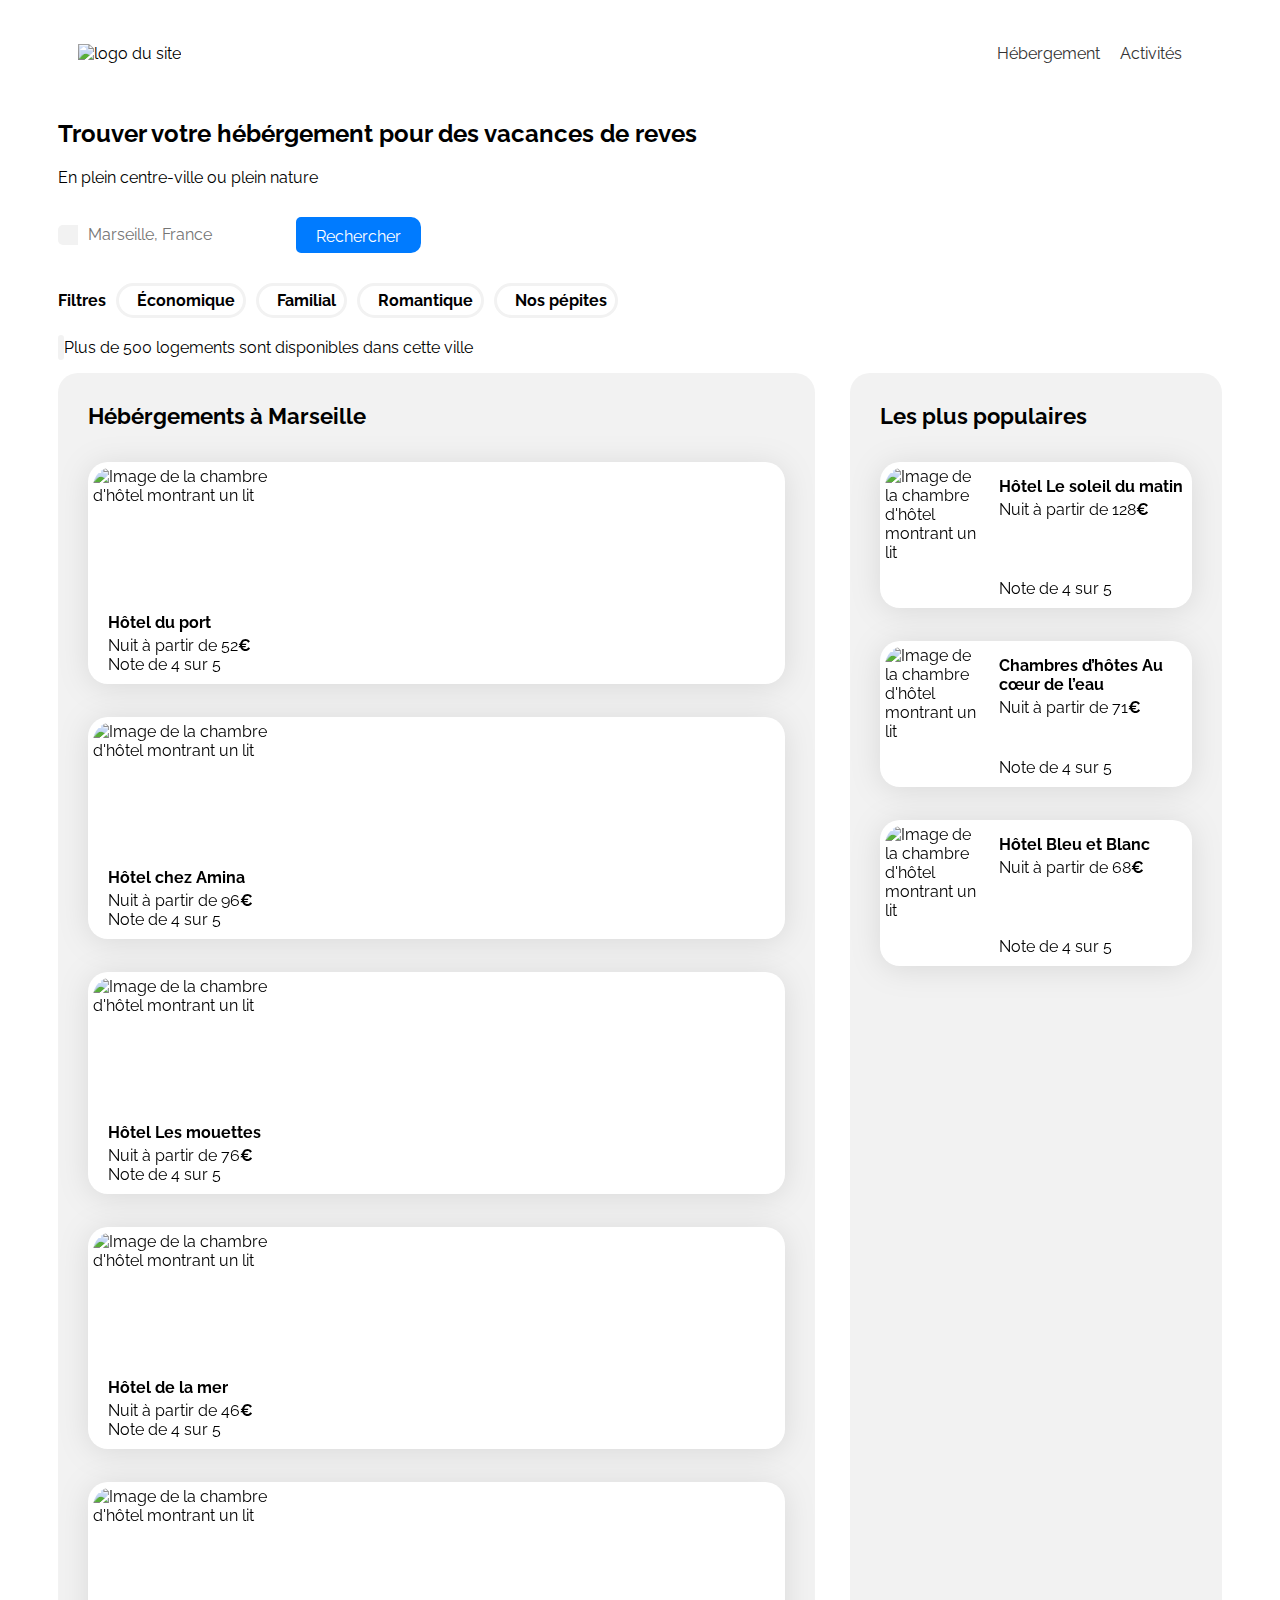
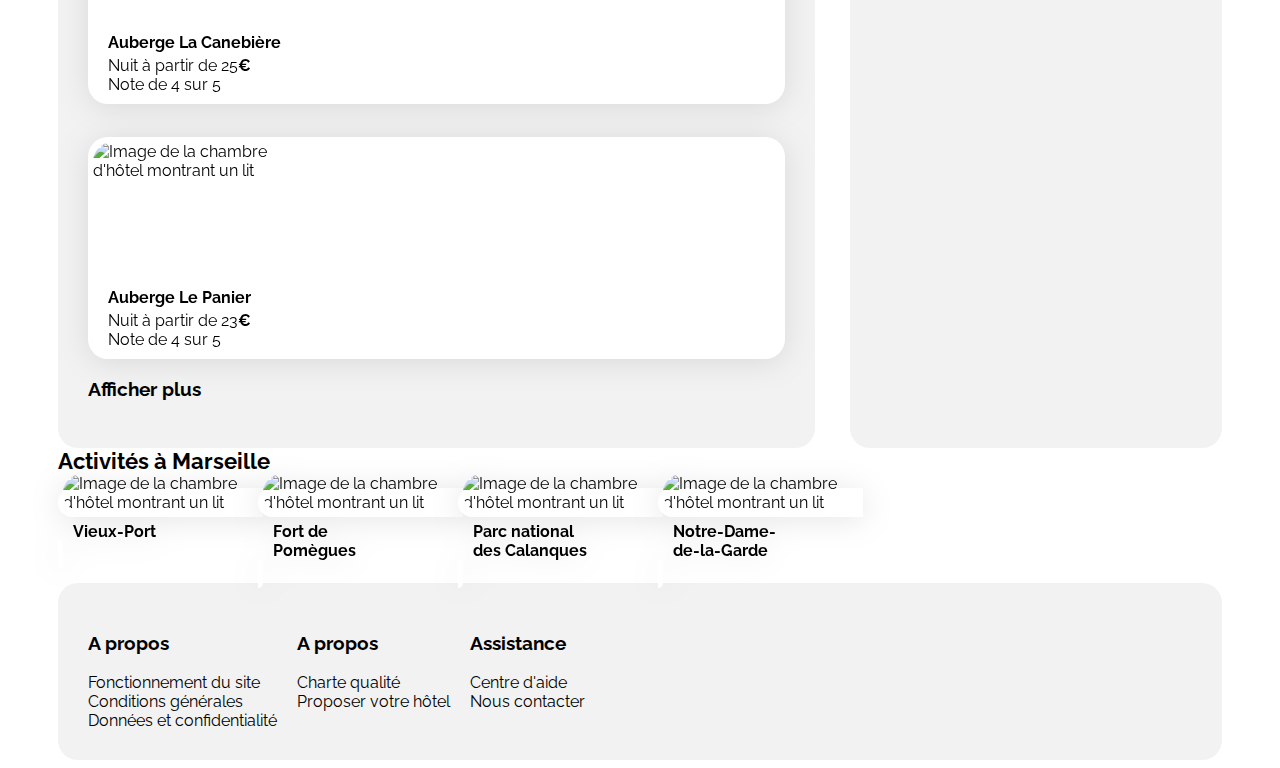
==== booki-starter-code-master/index.html @ f2e7e071 "news modifs" ====
<!DOCTYPE html>
<html lang="fr">

<head>
    <meta charset="UTF-8">
    <meta name="viewport" content="width=device-width, initial-scale=1.0">
    <title>Booki</title>
    <link rel="preconnect" href="https://fonts.googleapis.com">
    <link rel="preconnect" href="https://fonts.gstatic.com" crossorigin>
    <link href="https://fonts.googleapis.com/css2?family=Raleway:wght@400;500;700&display=swap" rel="stylesheet">
    <link rel="stylesheet" href="https://cdnjs.cloudflare.com/ajax/libs/font-awesome/6.2.1/css/all.min.css" integrity="sha512-MV7K8+y+gLIBoVD59lQIYicR65iaqukzvf/nwasF0nqhPay5w/9lJmVM2hMDcnK1OnMGCdVK+iQrJ7lzPJQd1w==" crossorigin="anonymous" referrerpolicy="no-referrer"/>
    <link rel="stylesheet" href="./css/style.css">
</head>

<body>
    <div class="main-container">
        <header>
            <div class="logo">
                <img src="images/logo/Booki.png" alt="logo du site">
            </div>
            <nav>
                <ul class="menu">
                    <li><a href="#">Hébergement</a></li>
                    <li><a href="#">Activités</a></li>
                </ul>
            </nav>
        </header>
        <div> 
            <section class="texte">
                <h2>Trouver votre hébérgement pour des vacances de reves</h2>
                <p>En plein centre-ville ou plein nature</p>
                <div class="search-bar">
                    <div class="search-icon">
                        <i class="fa-solid fa-location-dot"></i>
                    </div>
                    <input type="text" placeholder="Marseille, France" class="search-input">
                    <button class="search-button">Rechercher</button>
                </div>
                <div class="filter-bar">
                    <div>
                        <b>Filtres</b>
                    </div>
                    <div class="filter-option">
                        <span class="filter-icon"><i class="fa-solid fa-money-bill-wave"></i></span>
                        <span class="filter-label">Économique</span>
                    </div>
                    <div class="filter-option">
                        <span class="filter-icon"><i class="fa-solid fa-female"></i></span>
                        <span class="filter-label">Familial</span>
                    </div>
                    <div class="filter-option">
                        <span class="filter-icon"><i class="fa-solid fa-heart"></i></span>
                        <span class="filter-label">Romantique</span>
                    </div>
                    <div class="filter-option">
                        <span class="filter-icon"><i class="fa-solid fa-fire"></i></span>
                        <span class="filter-label">Nos pépites</span>
                    </div>
                </div>
                <div class="texte-information">
                    <p><i class="fa-solid fa-circle-info"></i>
                   Plus de 500 logements sont disponibles dans cette ville</p>
                </div>  
            </section>
        </div>
        <main>
            <div class="hebergements-and-populaires">
                <section class="hebergements">
                    <div class="hebergements-title">
                        <h2 class="section-title">Hébérgements à Marseille</h2>
                    </div>
                    <div class="hebergement-cards">
                        <a href="#">
                            <article class="card">
                                <img src="./images/hebergements/fred-kleber.jpg" alt="Image de la chambre d'hôtel montrant un lit">
                                <div class="card-content">
                                    <div class="card-txt">
                                        <h3 class="card-title">Hôtel du port</h3>
                                        <p class="card-subtitle">Nuit à partir de 52<span class="euro">€</span></p>
                                    </div>
                                    <div class="card-rating">
                                        <i class="fa-xs fa-solid fa-star" aria-hidden="true"></i>
                                        <i class="fa-xs fa-solid fa-star" aria-hidden="true"></i>
                                        <i class="fa-xs fa-solid fa-star" aria-hidden="true"></i>
                                        <i class="fa-xs fa-solid fa-star" aria-hidden="true"></i>
                                        <i class="fa-xs fa-solid fa-star neutral-star" aria-hidden="true"></i>
                                        <span class="sr-only">Note de 4 sur 5</span>
                                    </div>
                                </div>
                            </article>
                        </a>
                        <a href="#">
                            <article class="card">
                                <img src="./images/hebergements/febrian-zakaria.jpg" alt="Image de la chambre d'hôtel montrant un lit">
                                <div class="card-content">
                                    <div class="card-txt">
                                        <h3 class="card-title">Hôtel chez Amina</h3>
                                        <p class="card-subtitle">Nuit à partir de 96<span class="euro">€</span></p>
                                    </div>
                                    <div class="card-rating">
                                        <i class="fa-xs fa-solid fa-star" aria-hidden="true"></i>
                                        <i class="fa-xs fa-solid fa-star" aria-hidden="true"></i>
                                        <i class="fa-xs fa-solid fa-star" aria-hidden="true"></i>
                                        <i class="fa-xs fa-solid fa-star" aria-hidden="true"></i>
                                        <i class="fa-xs fa-solid fa-star neutral-star" aria-hidden="true"></i>
                                        <span class="sr-only">Note de 4 sur 5</span>
                                    </div>
                                </div>
                            </article>
                        </a>
                        <a href="#">
                            <article class="card">
                                <img src="./images/hebergements/reisetopia.jpg" alt="Image de la chambre d'hôtel montrant un lit">
                                <div class="card-content">
                                    <div class="card-txt">
                                        <h3 class="card-title">Hôtel Les mouettes</h3>
                                        <p class="card-subtitle">Nuit à partir de 76<span class="euro">€</span></p>
                                    </div>
                                    <div class="card-rating">
                                        <i class="fa-xs fa-solid fa-star" aria-hidden="true"></i>
                                        <i class="fa-xs fa-solid fa-star" aria-hidden="true"></i>
                                        <i class="fa-xs fa-solid fa-star" aria-hidden="true"></i>
                                        <i class="fa-xs fa-solid fa-star" aria-hidden="true"></i>
                                        <i class="fa-xs fa-solid fa-star neutral-star" aria-hidden="true"></i>
                                        <span class="sr-only">Note de 4 sur 5</span>
                                    </div>
                                </div>
                            </article>
                        </a>
                        <a href="#">
                            <article class="card">
                                <img src="./images/hebergements/annie-spratt.jpg" alt="Image de la chambre d'hôtel montrant un lit">
                                <div class="card-content">
                                    <div class="card-txt">
                                        <h3 class="card-title">Hôtel de la mer</h3>
                                        <p class="card-subtitle">Nuit à partir de 46<span class="euro">€</span></p>
                                    </div>
                                    <div class="card-rating">
                                        <i class="fa-xs fa-solid fa-star" aria-hidden="true"></i>
                                        <i class="fa-xs fa-solid fa-star" aria-hidden="true"></i>
                                        <i class="fa-xs fa-solid fa-star" aria-hidden="true"></i>
                                        <i class="fa-xs fa-solid fa-star" aria-hidden="true"></i>
                                        <i class="fa-xs fa-solid fa-star neutral-star" aria-hidden="true"></i>
                                        <span class="sr-only">Note de 4 sur 5</span>
                                    </div>
                                </div>
                            </article>
                        </a>
                        <a href="#">
                            <article class="card">
                                <img src="./images/hebergements/marcus-loke.jpg" alt="Image de la chambre d'hôtel montrant un lit">
                                <div class="card-content">
                                    <div class="card-txt">
                                        <h3 class="card-title">Auberge La Canebière</h3>
                                        <p class="card-subtitle">Nuit à partir de 25<span class="euro">€</span></p>
                                    </div>
                                    <div class="card-rating">
                                        <i class="fa-xs fa-solid fa-star" aria-hidden="true"></i>
                                        <i class="fa-xs fa-solid fa-star" aria-hidden="true"></i>
                                        <i class="fa-xs fa-solid fa-star" aria-hidden="true"></i>
                                        <i class="fa-xs fa-solid fa-star" aria-hidden="true"></i>
                                        <i class="fa-xs fa-solid fa-star neutral-star" aria-hidden="true"></i>
                                        <span class="sr-only">Note de 4 sur 5</span>
                                    </div>
                                </div>
                            </article>
                        </a>
                        <a href="#">
                            <article class="card">
                                <img src="./images/hebergements/nicate-lee.jpg" alt="Image de la chambre d'hôtel montrant un lit">
                                <div class="card-content">
                                    <div class="card-txt">
                                        <h3 class="card-title">Auberge Le Panier</h3>
                                        <p class="card-subtitle">Nuit à partir de 23<span class="euro">€</span></p>
                                    </div>
                                    <div class="card-rating">
                                        <i class="fa-xs fa-solid fa-star" aria-hidden="true"></i>
                                        <i class="fa-xs fa-solid fa-star" aria-hidden="true"></i>
                                        <i class="fa-xs fa-solid fa-star" aria-hidden="true"></i>
                                        <i class="fa-xs fa-solid fa-star" aria-hidden="true"></i>
                                        <i class="fa-xs fa-solid fa-star neutral-star" aria-hidden="true"></i>
                                        <span class="sr-only">Note de 4 sur 5</span>
                                    </div>
                                </div>
                            </article>
                        </a>
                    </div>
                    <div class="hebergements-title">
                        <h3>Afficher plus</h3>
                    </div>

                </section>
                <section class="populaires">
                    <div class="populaires-title">
                        <h2 class="section-title">Les plus populaires</h2>
                        <i class="fa-solid fa-chart-line" aria-hidden="true"></i>
                    </div>
                    <div class="populaires-cards">
                        <a href="#">
                            <article class="card">
                                <img src="./images/hebergements/emile-guillemot.jpg" alt="Image de la chambre d'hôtel montrant un lit">
                                <div class="card-content">
                                    <div class="card-txt">
                                        <h3 class="card-title">Hôtel Le soleil du matin</h3>
                                        <p class="card-subtitle">Nuit à partir de 128<span class="euro">€</span></p>
                                    </div>
                                    <div class="card-rating">
                                        <i class="fa-xs fa-solid fa-star" aria-hidden="true"></i>
                                        <i class="fa-xs fa-solid fa-star" aria-hidden="true"></i>
                                        <i class="fa-xs fa-solid fa-star" aria-hidden="true"></i>
                                        <i class="fa-xs fa-solid fa-star" aria-hidden="true"></i>
                                        <i class="fa-xs fa-solid fa-star neutral-star" aria-hidden="true"></i>
                                        <span class="sr-only">Note de 4 sur 5</span>
                                    </div>
                                </div>
                            </article>
                        </a>
                        <a href="#">
                            <article class="card">
                                <img src="./images/hebergements/aw-creative.jpg" alt="Image de la chambre d'hôtel montrant un lit">
                                <div class="card-content">
                                    <div class="card-txt">
                                        <h3 class="card-title">Chambres d’hôtes Au cœur de l’eau</h3>
                                        <p class="card-subtitle">Nuit à partir de 71<span class="euro">€</span></p>
                                    </div>
                                    <div class="card-rating">
                                        <i class="fa-xs fa-solid fa-star" aria-hidden="true"></i>
                                        <i class="fa-xs fa-solid fa-star" aria-hidden="true"></i>
                                        <i class="fa-xs fa-solid fa-star" aria-hidden="true"></i>
                                        <i class="fa-xs fa-solid fa-star" aria-hidden="true"></i>
                                        <i class="fa-xs fa-solid fa-star neutral-star" aria-hidden="true"></i>
                                        <span class="sr-only">Note de 4 sur 5</span>
                                    </div>
                                </div>
                            </article>
                        </a>
                        <a href="#">
                            <article class="card">
                                <img src="./images/hebergements/febrian-zakaria2.jpg" alt="Image de la chambre d'hôtel montrant un lit">
                                <div class="card-content">
                                    <div class="card-txt">
                                        <h3 class="card-title">Hôtel Bleu et Blanc</h3>
                                        <p class="card-subtitle">Nuit à partir de 68<span class="euro">€</span></p>
                                    </div>
                                    <div class="card-rating">
                                        <i class="fa-xs fa-solid fa-star" aria-hidden="true"></i>
                                        <i class="fa-xs fa-solid fa-star" aria-hidden="true"></i>
                                        <i class="fa-xs fa-solid fa-star" aria-hidden="true"></i>
                                        <i class="fa-xs fa-solid fa-star" aria-hidden="true"></i>
                                        <i class="fa-xs fa-solid fa-star neutral-star" aria-hidden="true"></i>
                                        <span class="sr-only">Note de 4 sur 5</span>
                                    </div>
                                </div>
                            </article>
                        </a>
                    </div>
                </section>
            </div>
            <div class="activites">
                <div class="activites-title">
                    <h2 class="section-title">Activités à Marseille</h2>
                </div>
                <div class="activites-cards">
                    <a href="#">
                        <article class="card">
                            <img src="./images/activites/reno-laithienne.jpg" alt="Image de la chambre d'hôtel montrant un lit">
                            <div class="card-content">
                                <div class="card-txt">
                                    <h3 class="card-title">Vieux-Port</h3>
                                </div>
                            </div>
                        </article>
                    </a>
                    <a href="#">
                        <article class="card">
                            <img src="./images/activites/paul-hermann.jpg" alt="Image de la chambre d'hôtel montrant un lit">
                            <div class="card-content">
                                <div class="card-txt">
                                    <h3 class="card-title">Fort de Pomègues</h3>
                                </div>
                            </div>
                        </article>
                    </a>
                    <a href="#">
                        <article class="card">
                            <img src="./images/activites/kilyan-sockalingum.jpg" alt="Image de la chambre d'hôtel montrant un lit">
                            <div class="card-content">
                                <div class="card-txt">
                                    <h3 class="card-title">Parc national des Calanques</h3>
                                </div>
                            </div>
                        </article>
                    </a>
                    <a href="#">
                        <article class="card">
                            <img src="./images/activites/florian-wehde.jpg" alt="Image de la chambre d'hôtel montrant un lit">
                            <div class="card-content">
                                <div class="card-txt">
                                    <h3 class="card-title">Notre-Dame-de-la-Garde</h3>
                                </div>
                            </div>
                        </article>
                    </a>
                </div>
            </div>
        </main>
        <footer>
            <div class="fondgris">
                <div class="premierbloc">
                    <h3>A propos</h3>
                    <div><a href="#">Fonctionnement du site</a></div>
                    <div><a href="#">Conditions générales</a></div>
                    <div><a href="#">Données et confidentialité</a></div>
                </div>
                <div class="Nos hébérgements">
                    <h3>A propos</h3>
                    <div><a href="#">Charte qualité</a></div>
                    <div><a href="#">Proposer votre hôtel</a></div>
                </div>
                <div class="troisiemebloc">
                    <h3>Assistance</h3>
                    <div><a href="#">Centre d'aide</a></div>
                    <div><a href="#">Nous contacter</a></div>
                </div>
            </div>
        </footer>
    </div>
</body>

</html>
---- booki-starter-code-master/css/style.css ----
/****** General ***********/
* {
    font-family: 'Raleway', sans-serif;

}

:root {
    --main-color: #0065FC;
    --main-bg-color: #F2F2F2;
    --filter-bg-color: #DEEBFF;
}




header {
    background-color: #fff; /* Couleur de fond de l'en-tête */
    display: flex;
    justify-content: space-between; /* Place le logo à gauche et le menu à droite */
    align-items: center;
    padding: 20px;
}

.logo img {
    max-height: 20px; /* Ajustez la taille du logo selon vos besoins */
}

nav ul.menu {
    list-style: none;
    display: flex; /* Affiche les éléments du menu sur la même ligne */
}

nav ul.menu li {
    margin-right: 20px; /* Espacement entre les éléments du menu */
}

nav ul.menu li a {
    text-decoration: none;
    color: #333; /* Couleur du texte du menu */
    position: relative;
}

nav ul.menu li a:hover {
    color: #007bff; /* Couleur au survol */
    border-top-style: solid; /* Barre au survol */
   
}




/* Styles pour la barre de recherche */
.search-bar {
    display: flex;
    align-items: center;
    margin: 20px 0;
    border-radius: 5px;

}

.search-icon {
    background-color: #f2f2f2; /* Fond noir pour l'icône de localisation */
    padding: 10px;
    border-radius: 5px 0 0 5px; /* Coins arrondis à gauche */
}


.search-input {
    border: none;
    padding: 10px;
    font-size: 16px;
    border-radius: 0;
    outline: none;
    height: 36px; /* Ajustement de la hauteur */
}

.search-button {
    background-color: #007bff; /* Fond bleu pour le bouton "Rechercher" */
    color: #fff;
    border: none;
    padding: 10px 20px;
    font-size: 16px;
    border-radius: 5px 10px 10px 5px; /* Coins arrondis à droite */
    cursor: pointer;
    height: 36px; /* Ajustement de la hauteur */
}

/* Style pour le bouton "Rechercher" au survol */
.search-button:hover {
    background-color: #0056b3; /* Fond bleu plus sombre au survol */
}

/* Styles pour la barre de filtre */
.filter-bar {
    display: flex;
    align-items:center;
    margin: 20px 0;
    gap: 10px;
}

.filter-option {
    display: flex;
    border-style: solid;
    border-color: #F2F2F2;
    padding: 5px 8px;
    border-radius: 20px;
    cursor: pointer;
    font-weight:bold;
}

.filter-option:hover {
    background-color: #DEEBFF; /* Couleur bleu-gris au survol */
}

.filter-icon {
    margin-right: 5px;
    color: #0065FC;
}

/* Style des icônes */
.filter-icon i {
    font-size: 16px;
}

.filter-label {
    font-size: 16px;
    margin-left: 5px; /* Espace entre l'icône et le texte */
}

/*Style texte d'info */

.texte-information i {
    color: #0065FC;
    border-style: solid;
    border-radius: 15px;
    border-color: #f2f2f2;
}

.main-container {
    width: 100%;
    max-width: 1440px;
    padding: 0 50px;
    box-sizing: border-box;
}

a {
    color: inherit;
    text-decoration: none;
}

.section-title {
    margin: 0;
    font-size: 22px;
}

.card {
    background-color: white;
    border-radius: 20px;
    padding: 5px;
    filter: drop-shadow(0px 3px 15px rgba(0, 0, 0, 0.1));
}

.card img {
    object-fit: cover;
}

.card-title {
    font-size: 16px;
}

.euro {
    font-weight: 700;
}

.neutral-star {
    color: var(--main-bg-color)
}

/****** Hebergements And Populaires ***********/
.hebergements-and-populaires {
    display: flex;
    justify-content: space-between;
}

.hebergements-and-populaires section {
    background-color: var(--main-bg-color);
    border-radius: 20px;
    padding: 30px;
    box-sizing: border-box;
}

/****** Hebergements ***********/
.hebergements {
    width: 65%;
    
}

.hebergement-title {
    display: flex;
    flex-direction: column;
    justify-content: space-between;
    align-items: center;
}

.hebergement-cards .card {
    display: flex;
    flex-direction: column;
    margin-top: 33px;
}

.hebergement-cards img {
    width: 33%;
    height: 136px;
    border-top-left-radius: 20px;
    border-bottom-left-radius: 20px;
}

.hebergement-cards .card-content {
    width: 67%;
    padding-left: 15px;
    display: flex;
    flex-direction: column;
    justify-content: space-between;
    box-sizing: border-box;
}

.hebergement-cards .card-title {
    margin-top: 10px;
    margin-bottom: 4px;
}

.hebergement-cards .card-subtitle {
    margin: 0;
}

.hebergement-cards .card-rating {
    margin-bottom: 5px;
}    

/****** Populaires ***********/
.populaires {
    width: 32%;
}

.populaires-title {
    display: flex;
    justify-content: space-between;
    align-items: center;
}

.populaires-cards .card {
    display: flex;
    margin-top: 33px;
}

.populaires-cards img {
    width: 33%;
    height: 136px;
    border-top-left-radius: 20px;
    border-bottom-left-radius: 20px;
}

.populaires-cards .card-content {
    width: 67%;
    padding-left: 15px;
    display: flex;
    flex-direction: column;
    justify-content: space-between;
    box-sizing: border-box;
}

.populaires-cards .card-title {
    margin-top: 10px;
    margin-bottom: 4px;
}

.populaires-cards .card-subtitle {
    margin: 0;
}

.populaires-cards .card-rating {
    margin-bottom: 5px;
}


/****** Activités ***********/

.activites {
    width: 32%;
}

.activites-title {
    display: flex;
    justify-content: space-between;
    align-items: center;
}

.activites-cards {
    display: grid;
    grid-template-columns: 200px 200px 200px 200px;
}

.activites-cards .card {
    display: inline;
    margin-top: 33px;
}

.activites-cards img {
    width: 33%;
    height: 136px;
    border-top-left-radius: 20px;
    border-bottom-left-radius: 20px;
}

.activites-cards .card-content {
    width: 67%;
    padding-left: 15px;
    display: flex;
    flex-direction: column;
    justify-content: space-between;
    box-sizing: border-box;
}

.activites-cards .card-title {
    margin-top: 10px;
    margin-bottom: 4px;
}

.activites-cards .card-subtitle {
    margin: 0;
}

.activites-cards .card-rating {
    margin-bottom: 5px;
}




/****** Footer ***********/

.fondgris {
    display: flex;
    justify-content: flex-start;
    background-color: var(--main-bg-color);
    border-radius: 20px;
    padding: 30px;
    box-sizing: border-box;
    gap: 20px;
}


/* Le code ci-dessous correspond à la version responsive uniquement */

/****** Media queries ***********/
/* Medium devices (tablets, less/equal than 1024px) */
@media (max-width: 1024px) {
    .hebergements-and-populaires {
        flex-direction: column;
    }

    .hebergements {
        width: 100%;
    }

    .populaires {
        width: 100%;
        margin-top: 50px;
    }

    .populaires-cards {
        display: flex;
        flex-direction: row;
        justify-content: space-between;
    }

    .populaires-cards a {
        width: 30%;
    }

    .populaires-cards .card-title {
        font-size: 14px;
    }

    .populaires-cards .card-subtitle {
        font-size: 13px;
    }
}

/* Small devices (phones, less than 768px) */
@media (max-width: 767.98px) {
    /* ... */
}
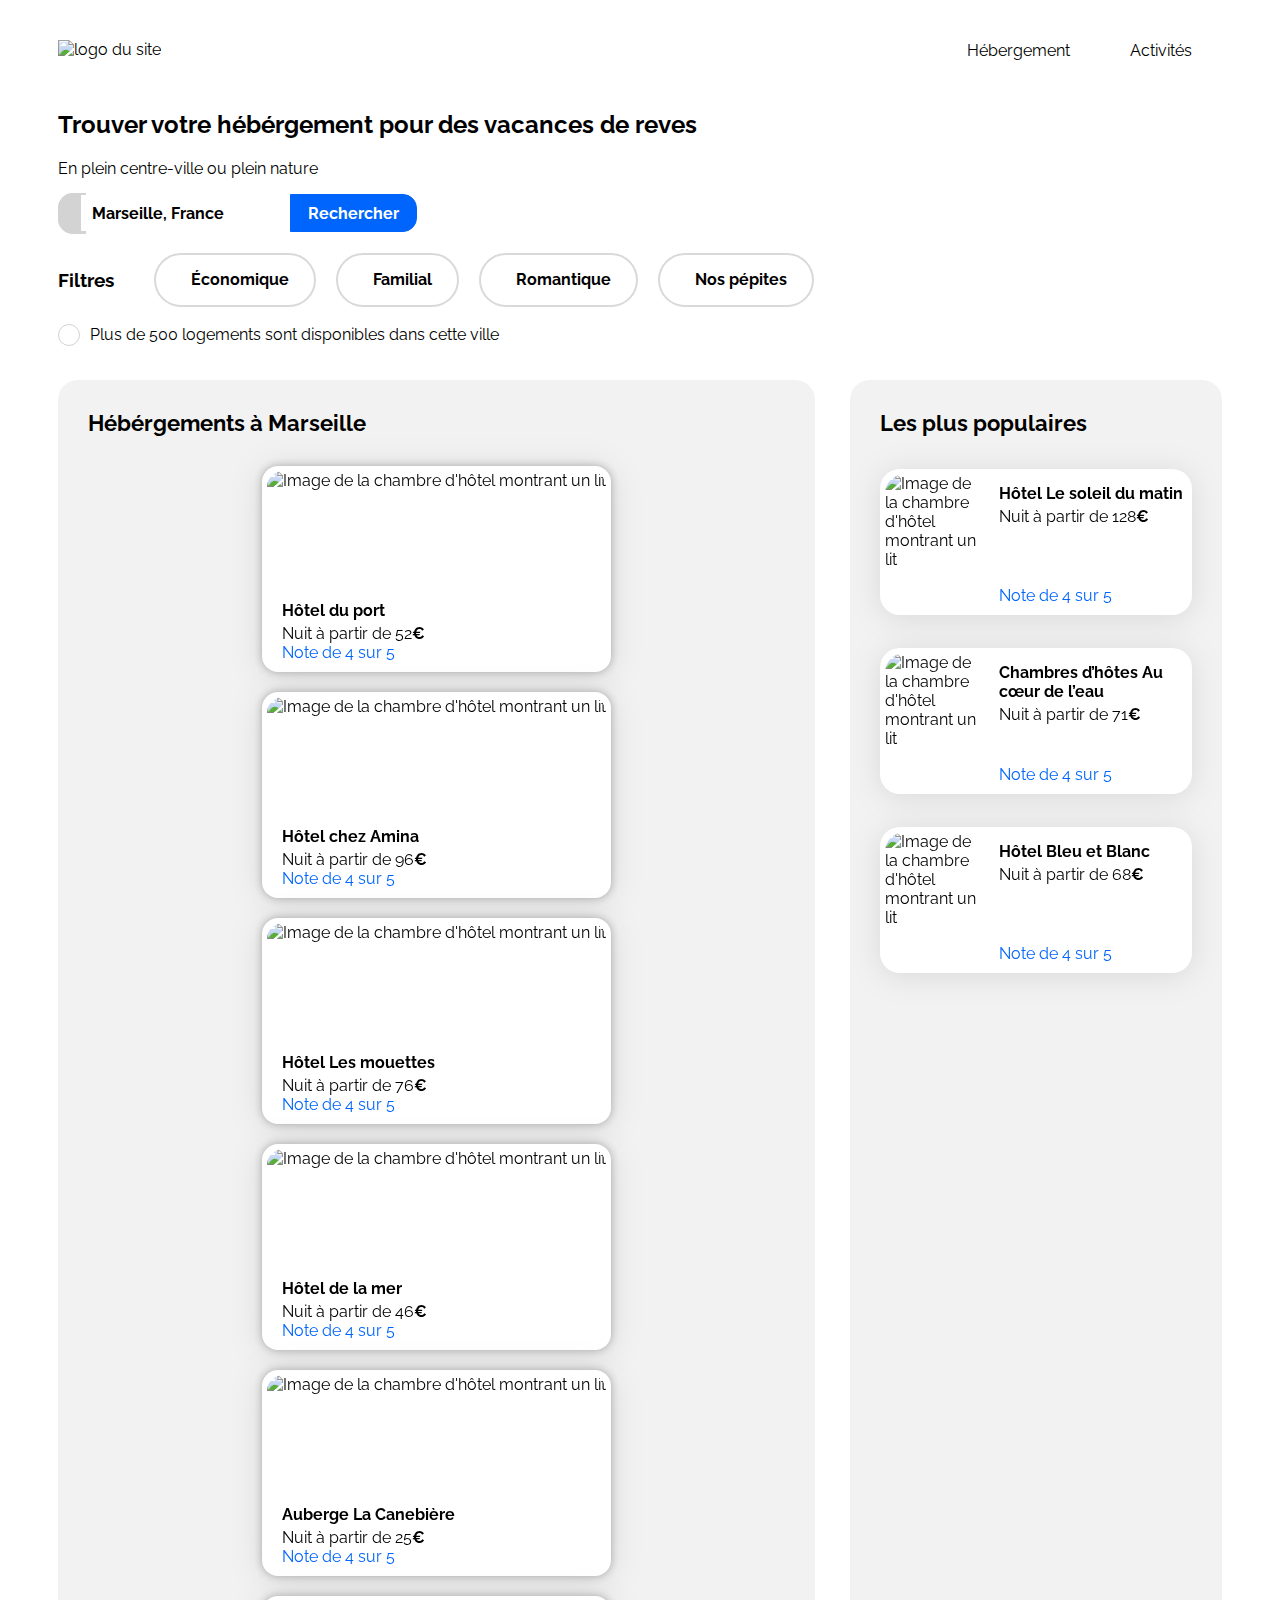
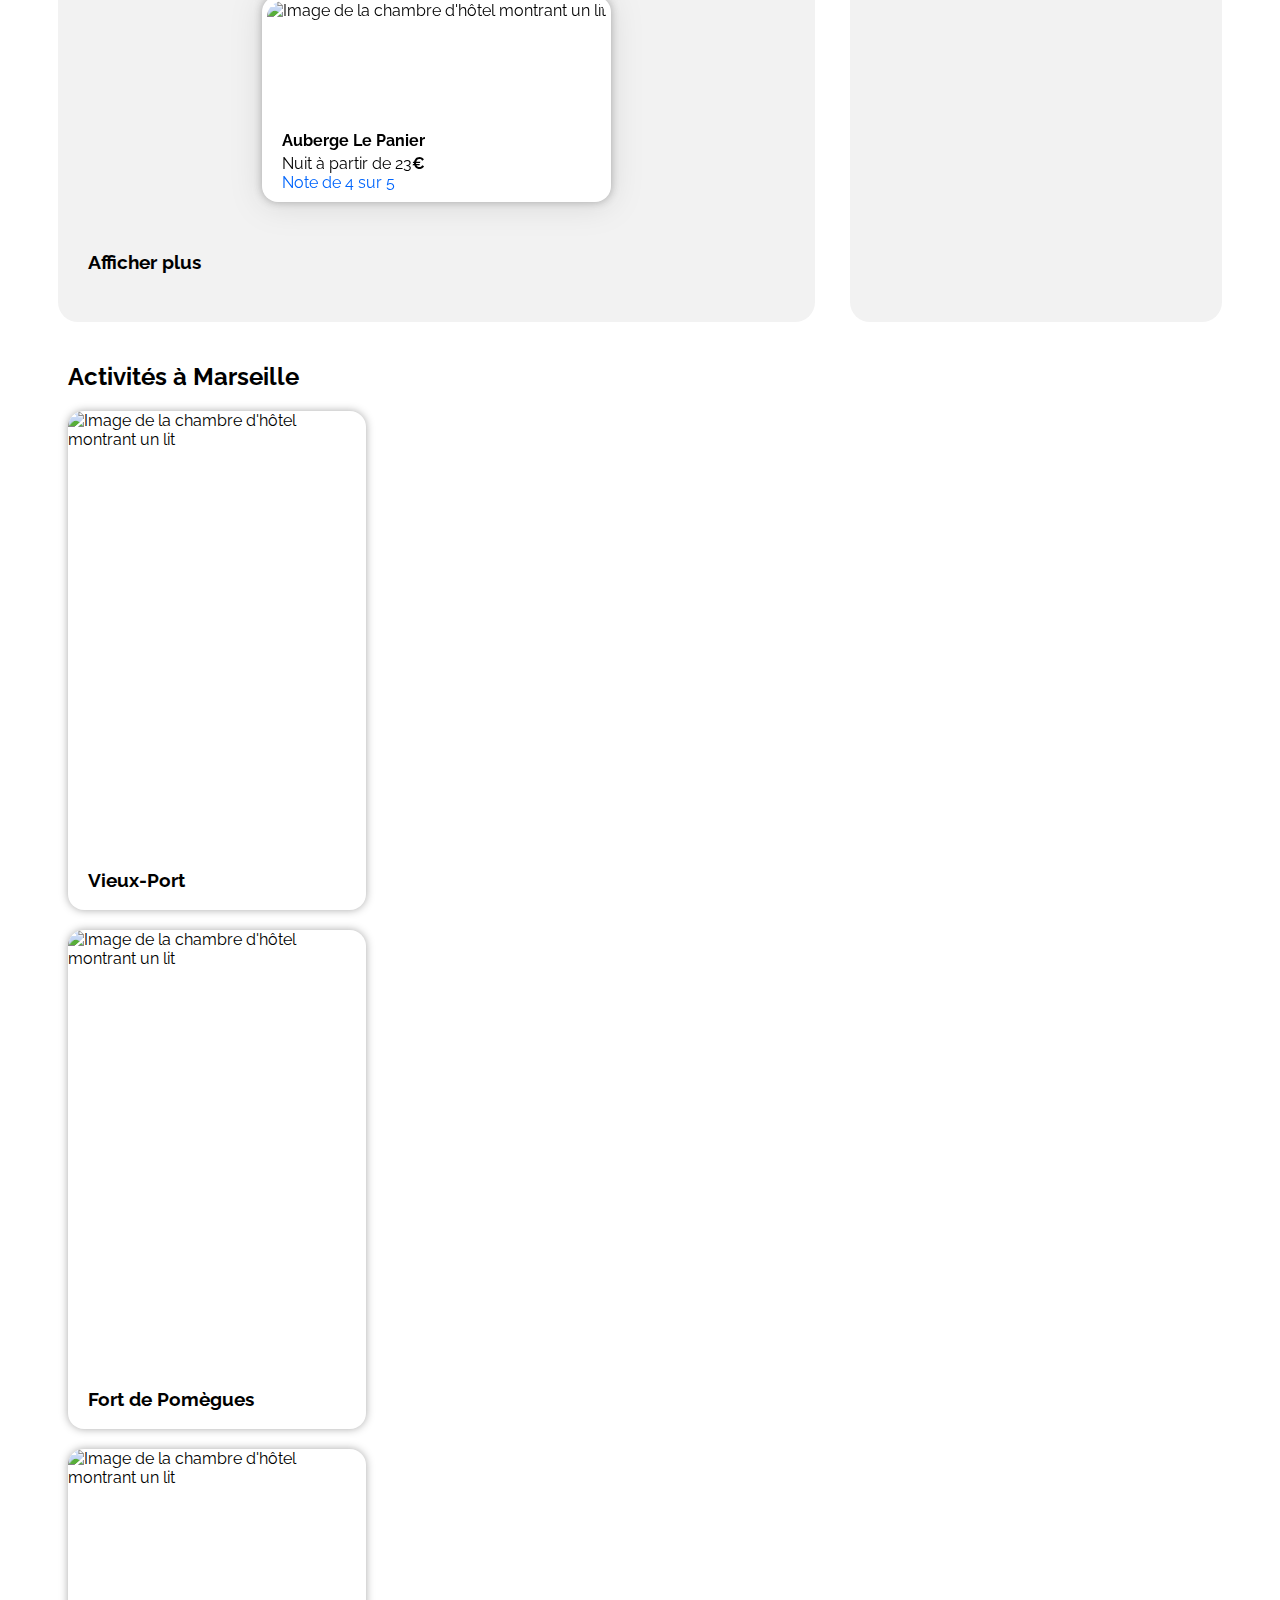
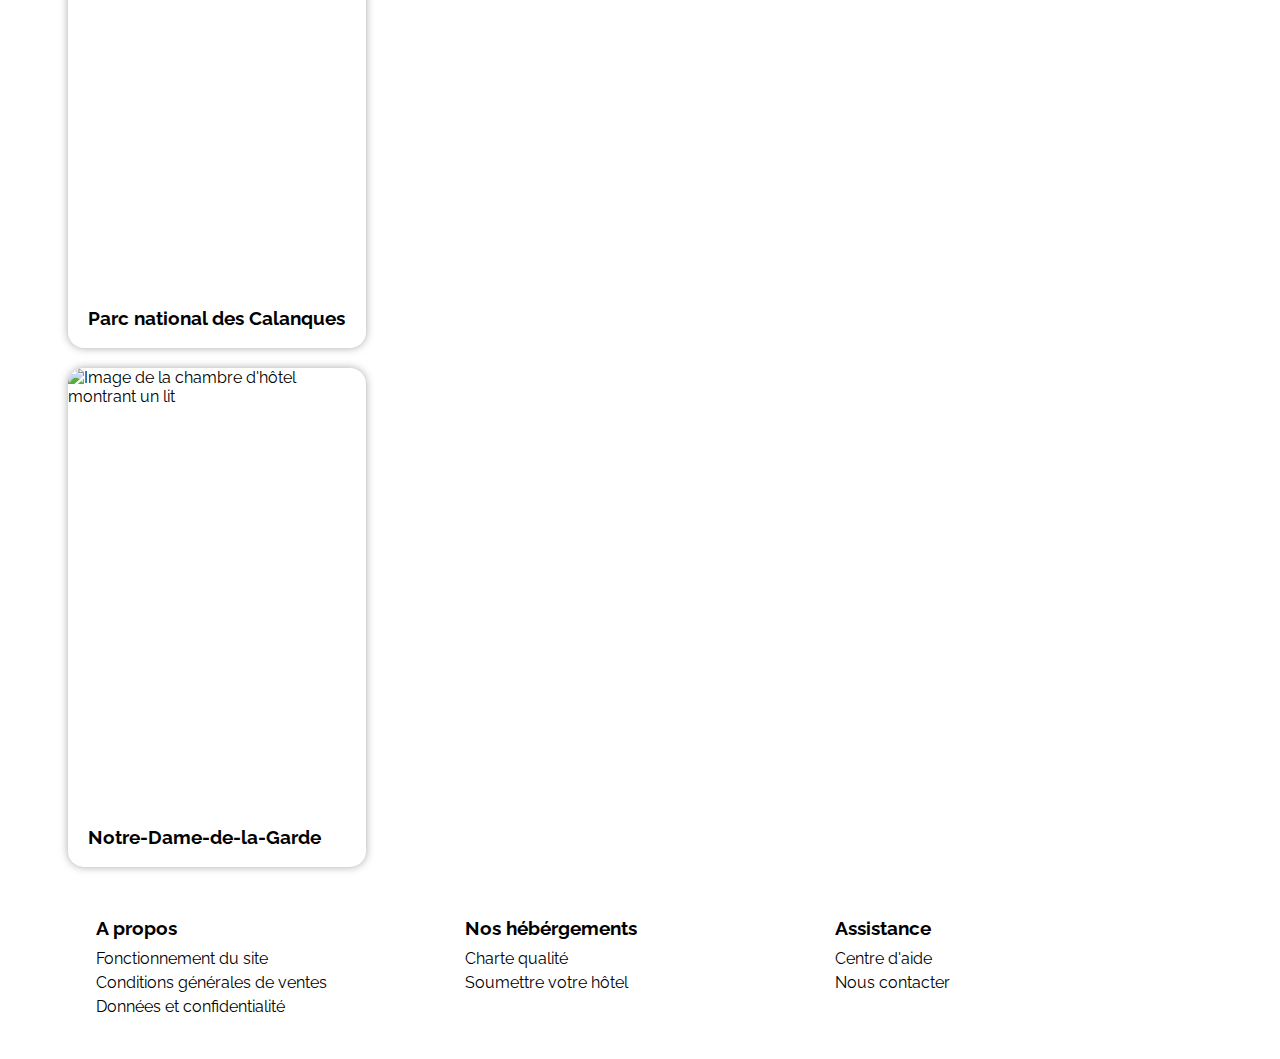
==== commit 4256bf59: "card ok" ====
--- a/booki-starter-code-master/index.html
+++ b/booki-starter-code-master/index.html
@@ -15,55 +15,50 @@
 <body>
     <div class="main-container">
         <header>
-            <div class="logo">
-                <img src="images/logo/Booki.png" alt="logo du site">
-            </div>
-            <nav>
-                <ul class="menu">
-                    <li><a href="#">Hébergement</a></li>
-                    <li><a href="#">Activités</a></li>
-                </ul>
+            <nav class="menu">
+                <a href="#" id="logo"><img src="images/logo/Booki.png" alt="logo du site"></a>
+                <a href="#lien-hebergement" class="btn-menu">Hébergement</a>
+                <a href="#lien-activites" class="btn-menu">Activités</a>
             </nav>
         </header>
-        <div> 
-            <section class="texte">
-                <h2>Trouver votre hébérgement pour des vacances de reves</h2>
-                <p>En plein centre-ville ou plein nature</p>
-                <div class="search-bar">
-                    <div class="search-icon">
-                        <i class="fa-solid fa-location-dot"></i>
-                    </div>
+
+        <main>
+            <form action="#">
+                <div class="headline">
+                    <h2>Trouver votre hébérgement pour des vacances de reves</h2>
+                    <p>En plein centre-ville ou plein nature</p>
+                    <i class="fa-solid fa-location-dot"></i>
                     <input type="text" placeholder="Marseille, France" class="search-input">
-                    <button class="search-button">Rechercher</button>
-                </div>
-                <div class="filter-bar">
-                    <div>
-                        <b>Filtres</b>
-                    </div>
-                    <div class="filter-option">
-                        <span class="filter-icon"><i class="fa-solid fa-money-bill-wave"></i></span>
-                        <span class="filter-label">Économique</span>
-                    </div>
-                    <div class="filter-option">
-                        <span class="filter-icon"><i class="fa-solid fa-female"></i></span>
-                        <span class="filter-label">Familial</span>
-                    </div>
-                    <div class="filter-option">
-                        <span class="filter-icon"><i class="fa-solid fa-heart"></i></span>
-                        <span class="filter-label">Romantique</span>
-                    </div>
-                    <div class="filter-option">
-                        <span class="filter-icon"><i class="fa-solid fa-fire"></i></span>
-                        <span class="filter-label">Nos pépites</span>
-                    </div>
-                </div>
-                <div class="texte-information">
-                    <p><i class="fa-solid fa-circle-info"></i>
-                   Plus de 500 logements sont disponibles dans cette ville</p>
-                </div>  
-            </section>
-        </div>
-        <main>
+                    <button class="search-button"><span>Rechercher</span>
+                        <i class="fa-solid fa-magnifying-glass"></i>
+                    </button>               
+                </div>
+            </form>
+
+            <div class="filter-bar">
+                <h3>Filtres</h3>
+                <div class="filter-option">
+                    <span class="filter-icon"><i class="fa-solid fa-money-bill-wave"></i></span>
+                    <span class="filter-label">Économique</span>
+                </div>
+                <div class="filter-option">
+                    <span class="filter-icon"><i class="fa-solid fa-female"></i></span>
+                    <span class="filter-label">Familial</span>
+                </div>
+                <div class="filter-option">
+                    <span class="filter-icon"><i class="fa-solid fa-heart"></i></span>
+                    <span class="filter-label">Romantique</span>
+                </div>
+                <div class="filter-option">
+                    <span class="filter-icon"><i class="fa-solid fa-fire"></i></span>
+                    <span class="filter-label">Nos pépites</span>
+                </div>
+            </div>
+            <div class="texte-information">
+                <i class="fa-solid fa-info"></i>
+                <p> Plus de 500 logements sont disponibles dans cette ville</p>
+            </div>  
+            
             <div class="hebergements-and-populaires">
                 <section class="hebergements">
                     <div class="hebergements-title">
@@ -258,70 +253,63 @@
             </div>
             <div class="activites">
                 <div class="activites-title">
-                    <h2 class="section-title">Activités à Marseille</h2>
+                    <h2>Activités à Marseille</h2>
                 </div>
                 <div class="activites-cards">
                     <a href="#">
-                        <article class="card">
+                        <article class="card-100">
                             <img src="./images/activites/reno-laithienne.jpg" alt="Image de la chambre d'hôtel montrant un lit">
-                            <div class="card-content">
-                                <div class="card-txt">
-                                    <h3 class="card-title">Vieux-Port</h3>
-                                </div>
+                             <div class="activites-card-txt">
+                                <h3>Vieux-Port</h3>
+                             </div>
+                        </article>
+                    </a>
+                    <a href="#">
+                        <article class="card-100">
+                            <img src="./images/activites/paul-hermann.jpg" alt="Image de la chambre d'hôtel montrant un lit">
+                             <div class="activites-card-txt">
+                                <h3>Fort de Pomègues</h3>
                             </div>
                         </article>
                     </a>
                     <a href="#">
-                        <article class="card">
-                            <img src="./images/activites/paul-hermann.jpg" alt="Image de la chambre d'hôtel montrant un lit">
-                            <div class="card-content">
-                                <div class="card-txt">
-                                    <h3 class="card-title">Fort de Pomègues</h3>
-                                </div>
+                        <article class="card-100">
+                            <img src="./images/activites/kilyan-sockalingum.jpg" alt="Image de la chambre d'hôtel montrant un lit">
+                            <div class="activites-card-txt">
+                                <h3>Parc national des Calanques</h3>
                             </div>
                         </article>
                     </a>
                     <a href="#">
-                        <article class="card">
-                            <img src="./images/activites/kilyan-sockalingum.jpg" alt="Image de la chambre d'hôtel montrant un lit">
-                            <div class="card-content">
-                                <div class="card-txt">
-                                    <h3 class="card-title">Parc national des Calanques</h3>
-                                </div>
+                        <article class="card-100">
+                            <img src="./images/activites/florian-wehde.jpg" alt="Image de la chambre d'hôtel montrant un lit">
+                            <div class="activites-card-txt">
+                                <h3>Notre-Dame-de-la-Garde</h3>
                             </div>
                         </article>
                     </a>
-                    <a href="#">
-                        <article class="card">
-                            <img src="./images/activites/florian-wehde.jpg" alt="Image de la chambre d'hôtel montrant un lit">
-                            <div class="card-content">
-                                <div class="card-txt">
-                                    <h3 class="card-title">Notre-Dame-de-la-Garde</h3>
-                                </div>
-                            </div>
-                        </article>
-                    </a>
                 </div>
             </div>
         </main>
+
         <footer>
-            <div class="fondgris">
-                <div class="premierbloc">
-                    <h3>A propos</h3>
-                    <div><a href="#">Fonctionnement du site</a></div>
-                    <div><a href="#">Conditions générales</a></div>
-                    <div><a href="#">Données et confidentialité</a></div>
-                </div>
-                <div class="Nos hébérgements">
-                    <h3>A propos</h3>
-                    <div><a href="#">Charte qualité</a></div>
-                    <div><a href="#">Proposer votre hôtel</a></div>
-                </div>
-                <div class="troisiemebloc">
-                    <h3>Assistance</h3>
-                    <div><a href="#">Centre d'aide</a></div>
-                    <div><a href="#">Nous contacter</a></div>
-                </div>
+
+             <div class="footer-left">
+                <h3>A propos</h3>
+                <p><a href="#">Fonctionnement du site</a></p>
+                <p><a href="#">Conditions générales de ventes</a></p>
+                <p><a href="#">Données et confidentialité</a></p>
+            </div>
+            <div class="footer-middle">
+                <h3>Nos hébérgements</h3>
+                <p><a href="#">Charte qualité</a></p>
+                <p><a href="#">Soumettre votre hôtel</a></p>
+
+            </div>
+            <div class="footer-right">
+                <h3>Assistance</h3>
+                <p><a href="#">Centre d'aide</a></p>
+                <p><a href="#">Nous contacter</a></p>
             </div>
         </footer>
     </div>
--- a/booki-starter-code-master/css/style.css
+++ b/booki-starter-code-master/css/style.css
@@ -10,130 +10,37 @@
     --filter-bg-color: #DEEBFF;
 }
 
-
-
-
-header {
-    background-color: #fff; /* Couleur de fond de l'en-tête */
-    display: flex;
-    justify-content: space-between; /* Place le logo à gauche et le menu à droite */
-    align-items: center;
-    padding: 20px;
-}
-
-.logo img {
-    max-height: 20px; /* Ajustez la taille du logo selon vos besoins */
-}
-
-nav ul.menu {
-    list-style: none;
-    display: flex; /* Affiche les éléments du menu sur la même ligne */
-}
-
-nav ul.menu li {
-    margin-right: 20px; /* Espacement entre les éléments du menu */
-}
-
-nav ul.menu li a {
+a {
+    color: inherit;
     text-decoration: none;
-    color: #333; /* Couleur du texte du menu */
-    position: relative;
-}
-
-nav ul.menu li a:hover {
-    color: #007bff; /* Couleur au survol */
-    border-top-style: solid; /* Barre au survol */
-   
-}
-
-
-
-
-/* Styles pour la barre de recherche */
-.search-bar {
-    display: flex;
-    align-items: center;
-    margin: 20px 0;
-    border-radius: 5px;
-
-}
-
-.search-icon {
-    background-color: #f2f2f2; /* Fond noir pour l'icône de localisation */
-    padding: 10px;
-    border-radius: 5px 0 0 5px; /* Coins arrondis à gauche */
-}
-
-
-.search-input {
-    border: none;
-    padding: 10px;
+}
+
+.section-title {
+    margin: 0;
+    font-size: 22px;
+}
+
+.card {
+    background-color: white;
+    border-radius: 20px;
+    padding: 5px;
+    filter: drop-shadow(0px 3px 15px rgba(0, 0, 0, 0.1));
+}
+
+.card img {
+    object-fit: cover;
+}
+
+.card-title {
     font-size: 16px;
-    border-radius: 0;
-    outline: none;
-    height: 36px; /* Ajustement de la hauteur */
-}
-
-.search-button {
-    background-color: #007bff; /* Fond bleu pour le bouton "Rechercher" */
-    color: #fff;
-    border: none;
-    padding: 10px 20px;
-    font-size: 16px;
-    border-radius: 5px 10px 10px 5px; /* Coins arrondis à droite */
-    cursor: pointer;
-    height: 36px; /* Ajustement de la hauteur */
-}
-
-/* Style pour le bouton "Rechercher" au survol */
-.search-button:hover {
-    background-color: #0056b3; /* Fond bleu plus sombre au survol */
-}
-
-/* Styles pour la barre de filtre */
-.filter-bar {
-    display: flex;
-    align-items:center;
-    margin: 20px 0;
-    gap: 10px;
-}
-
-.filter-option {
-    display: flex;
-    border-style: solid;
-    border-color: #F2F2F2;
-    padding: 5px 8px;
-    border-radius: 20px;
-    cursor: pointer;
-    font-weight:bold;
-}
-
-.filter-option:hover {
-    background-color: #DEEBFF; /* Couleur bleu-gris au survol */
-}
-
-.filter-icon {
-    margin-right: 5px;
-    color: #0065FC;
-}
-
-/* Style des icônes */
-.filter-icon i {
-    font-size: 16px;
-}
-
-.filter-label {
-    font-size: 16px;
-    margin-left: 5px; /* Espace entre l'icône et le texte */
-}
-
-/*Style texte d'info */
-
-.texte-information i {
-    color: #0065FC;
-    border-style: solid;
-    border-radius: 15px;
-    border-color: #f2f2f2;
+}
+
+.euro {
+    font-weight: 700;
+}
+
+.neutral-star {
+    color: var(--main-bg-color)
 }
 
 .main-container {
@@ -143,38 +50,167 @@
     box-sizing: border-box;
 }
 
-a {
-    color: inherit;
-    text-decoration: none;
-}
-
-.section-title {
-    margin: 0;
-    font-size: 22px;
-}
-
-.card {
-    background-color: white;
-    border-radius: 20px;
-    padding: 5px;
-    filter: drop-shadow(0px 3px 15px rgba(0, 0, 0, 0.1));
-}
-
-.card img {
-    object-fit: cover;
-}
-
-.card-title {
+/* 
+^----------------------
+*   BODY     
+^----------------------
+*/
+                                                   
+
+/* Header*/
+
+nav {
+    display: flex;
+    justify-content: flex-end; /* Place le logo à gauche et le menu à droite */
+    align-items: center;
+}
+
+#logo {
+    margin-right: auto;
+}
+
+img {
+    width: 61.09px;
+    height: 19px;
+}
+
+.btn-menu {
+    padding: 30px;
+    color: black;
+    border-top: 3px solid transparent;
+}
+
+.btn-menu:hover {
+    border-top-color: var(--main-color);
+    color: var(--main-color);
+}
+
+
+/* Styles pour la barre de recherche */
+form {
+    display: inline-block;
+    width: 100%;
+}
+
+form i {
+    border: 1px solid lightgray;
+    background-color: lightgray;
+    padding: 10px 13px;
+    border-radius: 15px 0 0 15px;
+}
+
+form input {
+    border: 1px solid white;
     font-size: 16px;
-}
-
-.euro {
-    font-weight: 700;
-}
-
-.neutral-star {
-    color: var(--main-bg-color)
-}
+    font-weight: bold;
+    padding: 8px 0 7px 10px;
+    margin-left: -5px;
+}
+
+
+::placeholder {
+    color: #000;
+    opacity: 1;
+    /* Firefox */
+}
+
+form h1 {
+    font-size: 20px;
+}
+
+form button {
+    border-radius: 0 14px 14px 0;
+    background-color: var(--main-color);
+    border: 1px solid var(--main-color);
+    color: white;
+    font-weight: bold;
+    font-size: 16px;
+    padding: 9px 17px 8px 17px;
+    cursor: pointer;
+    margin-left: -5px;
+}
+
+form button:hover {
+    box-shadow: 1px 1px 10px darkgray;
+}
+
+.fa-solid.fa-magnifying-glass {
+    display: none;  /* faire disparaitre la loupe */
+} 
+
+
+
+/* Styles pour la barre de filtre */
+
+.filter-bar {
+    display: inline-flex;
+    align-items:center;
+    flex-flow: row wrap;
+    padding-top: 18px;
+    gap: 20px;
+}
+
+.filter-bar h3 {
+    margin-right: 20px;
+}
+
+
+.filter-option {
+    display: flex;
+    border: 2px solid #D9D9D9;
+    padding: 15px 25px 15px 25px;
+    border-radius: 30px;
+    cursor: pointer;
+    font-weight:bold;
+    size: 17px;
+    line-height: 19.96px;
+
+}
+
+.filter-option:hover {
+    background-color: #DEEBFF; /* Couleur bleu-gris au survol */
+    box-shadow: 0 0 8px var(--blue);
+}
+
+.filter-icon {
+    margin-right: 5px;
+    color: #0065FC;
+}
+
+/* Style des icônes */
+.filter-icon i {
+    font-size: 16px;
+}
+
+.filter-label {
+    font-size: 16px;
+    margin-left: 5px; /* Espace entre l'icône et le texte */
+}
+
+/*Style texte d'info */
+
+.texte-information {
+    display: flex;
+    align-items: center;
+    margin-bottom: 20px;
+    gap: 10px;
+}
+
+.fa-solid.fa-info {
+    border: 1px solid lightgray;
+    border-radius: 50%;
+    color: blue;
+    height: 20px;   
+    width: 20px;
+    font-size: 10px;
+    display: flex;
+    align-items: center;
+    justify-content: center;
+}
+
+
+
+
 
 /****** Hebergements And Populaires ***********/
 .hebergements-and-populaires {
@@ -192,7 +228,24 @@
 /****** Hebergements ***********/
 .hebergements {
     width: 65%;
+    display: flex;
+    flex-wrap: wrap;
+    align-items: flex-start;
+    gap: 20px;
+    padding:  0 10px 0 px;
     
+}
+
+.hebergement-cards {
+    display: flex;
+    flex-wrap: wrap;
+    justify-content: space-around;
+
+}
+
+.hebergement-cards div {
+    flex-basis: calc(33% - 40px);
+    min-width: 220px;
 }
 
 .hebergement-title {
@@ -200,19 +253,26 @@
     flex-direction: column;
     justify-content: space-between;
     align-items: center;
+
 }
 
 .hebergement-cards .card {
     display: flex;
     flex-direction: column;
-    margin-top: 33px;
+    border-radius: 16px;
+    padding: 5px 5px 5px 5px;
+    box-shadow: 0 0 8px darkgrey;
+    margin: 10px 10px 10px 10px;
+    transition: all 0.2s;
+    
 }
 
 .hebergement-cards img {
-    width: 33%;
-    height: 136px;
-    border-top-left-radius: 20px;
-    border-bottom-left-radius: 20px;
+    width: 100%;
+    height: 120px;
+    border-radius: 16px 16px 0 0;
+    object-fit: coover;
+   
 }
 
 .hebergement-cards .card-content {
@@ -235,6 +295,7 @@
 
 .hebergement-cards .card-rating {
     margin-bottom: 5px;
+    color: var(--main-color);
 }    
 
 /****** Populaires ***********/
@@ -280,6 +341,11 @@
 
 .populaires-cards .card-rating {
     margin-bottom: 5px;
+    color: var(--main-color);
+}
+
+.fa-chart-line {
+    color: var(--main-color);
 }
 
 
@@ -287,68 +353,79 @@
 
 .activites {
     width: 32%;
-}
-
-.activites-title {
-    display: flex;
-    justify-content: space-between;
-    align-items: center;
-}
+    margin: 40px 10px 20px 10px;
+}
+
 
 .activites-cards {
-    display: grid;
-    grid-template-columns: 200px 200px 200px 200px;
-}
-
-.activites-cards .card {
-    display: inline;
-    margin-top: 33px;
-}
-
-.activites-cards img {
-    width: 33%;
-    height: 136px;
-    border-top-left-radius: 20px;
-    border-bottom-left-radius: 20px;
-}
-
-.activites-cards .card-content {
-    width: 67%;
-    padding-left: 15px;
+    display: flex;
+    flex-wrap: wrap;
+    gap: 20px;
+    transition: all 0.2s;
+    min-height: 400px;
+}
+
+.activites-card-txt {
+    display: flex;
+    align-items: center;
+    margin: auto 0;
+    height: 60px;
+    margin-left: 20px;
+}
+
+.card-100 {
+    max-width: 350px;
+    min-width: 200px;
     display: flex;
     flex-direction: column;
-    justify-content: space-between;
-    box-sizing: border-box;
-}
-
-.activites-cards .card-title {
-    margin-top: 10px;
-    margin-bottom: 4px;
-}
-
-.activites-cards .card-subtitle {
+    flex-basis: 22%;
+    border-radius: 16px;
+    box-shadow: 0 0 8px darkgray;
+}
+
+
+.card-100 img {
+    width: 297.5px;
+    height: 439px;
+    border-radius: 16px 16px 0 0;
+    object-fit: cover;
+}
+
+
+
+
+
+
+/****** Footer ***********/
+
+footer {
+    display: flex;
+    justify-content: center;
+    flex-basis: 100%;
+    flex-wrap: wrap;
+    gap: 20px;
+    background-color: var(--light-grey);
+    padding: 30px 0;
+    
+}
+footer a {
+    text-decoration: none;
+    color: black;
+}
+footer h3 {
+    margin: 0 0 10px 0;
+}
+footer p {
     margin: 0;
-}
-
-.activites-cards .card-rating {
     margin-bottom: 5px;
 }
 
-
-
-
-/****** Footer ***********/
-
-.fondgris {
-    display: flex;
-    justify-content: flex-start;
-    background-color: var(--main-bg-color);
-    border-radius: 20px;
-    padding: 30px;
-    box-sizing: border-box;
-    gap: 20px;
-}
-
+.footer-left, 
+.footer-middle, 
+.footer-right {
+    min-width: 30%;
+    min-height: 100px;
+}
 
 /* Le code ci-dessous correspond à la version responsive uniquement */
 
